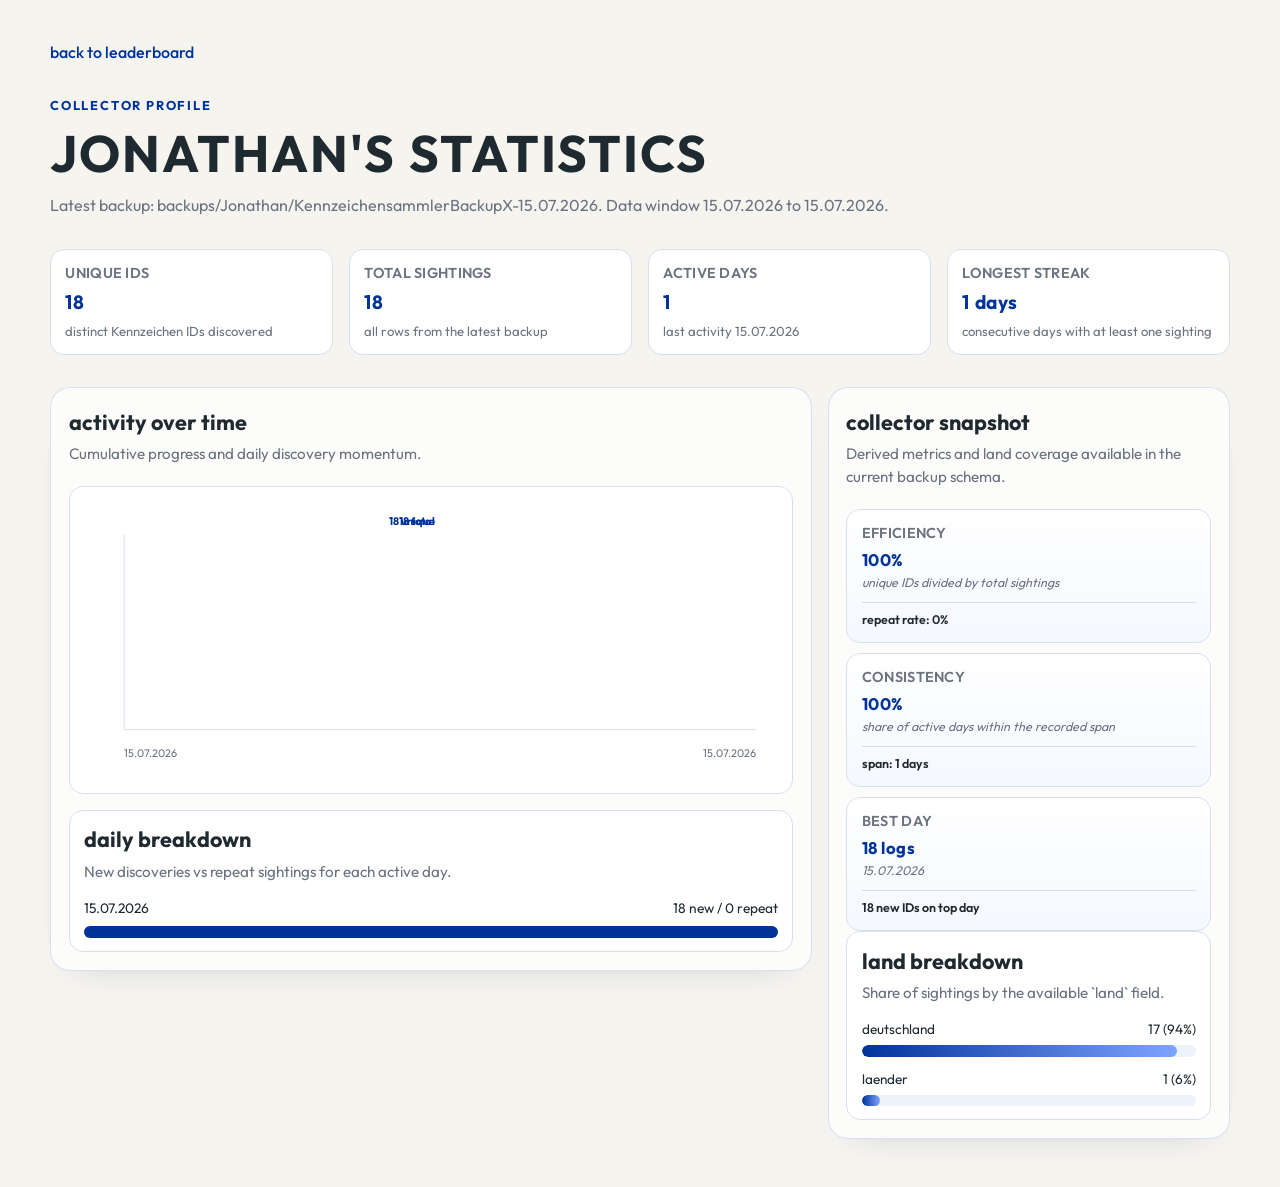
==== profiles/jonathan.html @ 5077dcf2 "Fix backup sync and folder display names" ====
<!DOCTYPE html>
<html lang="en">
<head>
    <meta charset="UTF-8">
    <meta name="viewport" content="width=device-width, initial-scale=1.0">
    <title>collector profile</title>
    <link rel="stylesheet" href="../assets/style.css">
</head>
<body data-page="profile" data-friend-id="jonathan">
    <div class="container">
        <a href="../index.html" class="back-link">back to leaderboard</a>

        <header class="profile-header">
            <p class="eyebrow">collector profile</p>
            <h1 id="profile-title">Collector statistics</h1>
            <p class="page-intro" id="profile-intro">Build-time statistics derived from the latest committed backup file.</p>
        </header>

        <div class="stats-grid" id="profile-stats"></div>

        <div class="profile-layout">
            <section class="main-panel">
                <div class="section-heading">
                    <h2>activity over time</h2>
                    <p>Cumulative progress and daily discovery momentum.</p>
                </div>
                <div class="chart-card">
                    <div class="chart-frame" id="activity-chart"></div>
                </div>
                <div class="chart-card">
                    <div class="section-heading compact-heading">
                        <h2>daily breakdown</h2>
                        <p>New discoveries vs repeat sightings for each active day.</p>
                    </div>
                    <div class="daily-breakdown" id="daily-breakdown"></div>
                </div>
            </section>

            <aside class="awards-section">
                <div class="section-heading">
                    <h2>collector snapshot</h2>
                    <p>Derived metrics and land coverage available in the current backup schema.</p>
                </div>
                <div class="awards-list" id="profile-highlights"></div>
                <div class="chart-card">
                    <div class="section-heading compact-heading">
                        <h2>land breakdown</h2>
                        <p>Share of sightings by the available `land` field.</p>
                    </div>
                    <div class="bar-list" id="land-breakdown"></div>
                </div>
            </aside>
        </div>
    </div>

    <script src="../assets/app.js"></script>
</body>
</html>
---- assets/style.css ----
@import url("https://fonts.googleapis.com/css2?family=Outfit:wght@300;400;500;600;700;800&display=swap");

@font-face {
    font-family: "FE-Schrift";
    src: url("../fonts/GL-Nummernschild-Mtl.ttf") format("truetype"),
         local("FE-Schrift"),
         local("FESchrift"),
         local("FE Font");
    font-weight: 400;
    font-style: normal;
    font-display: swap;
}

:root {
    --bg-color: #f5f4ef;
    --text-main: #1f2930;
    --text-muted: #6b7280;
    --card-bg: #ffffff;
    --accent: #003399;
    --accent-soft: #dce6ff;
    --hover-bg: #f7f9ff;
    --border: #d7dfef;
    --shadow: 0 16px 34px -28px rgba(0, 31, 95, 0.28);
    --success-soft: #dff6ea;
    --success-text: #1d6b49;
}

* {
    box-sizing: border-box;
    margin: 0;
    padding: 0;
    font-family: "Outfit", "Segoe UI", sans-serif;
}

body {
    background-color: var(--bg-color);
    color: var(--text-main);
    padding: 2.5rem 1.25rem 3rem;
    line-height: 1.5;
}

.container {
    max-width: 1180px;
    margin: 0 auto;
}

h1 {
    font-size: clamp(2.2rem, 4vw, 3.5rem);
    line-height: 1.05;
    margin-bottom: 0.75rem;
    color: var(--text-main);
    font-family: "FE-Schrift", "Outfit", sans-serif;
    letter-spacing: 0.04em;
    text-transform: uppercase;
}

h2 {
    font-size: 1.35rem;
    margin: 0;
    color: var(--text-main);
}

h3 {
    font-size: 0.9rem;
    color: var(--text-muted);
    font-weight: 600;
    letter-spacing: 0.02em;
    text-transform: uppercase;
}

a {
    text-decoration: none;
    color: inherit;
}

.page-header,
.profile-header {
    margin-bottom: 2rem;
}

.eyebrow {
    color: var(--accent);
    font-size: 0.8rem;
    font-weight: 700;
    letter-spacing: 0.14em;
    text-transform: uppercase;
    margin-bottom: 0.75rem;
    font-family: "FE-Schrift", "Outfit", sans-serif;
}

.page-intro {
    max-width: 56rem;
    color: var(--text-muted);
    font-size: 1rem;
}

.page-layout,
.profile-layout {
    display: grid;
    grid-template-columns: minmax(0, 1.8fr) minmax(280px, 0.95fr);
    gap: 1rem;
    align-items: start;
    overflow: visible;
}

.main-panel,
.awards-section {
    background: rgba(255, 255, 255, 0.72);
    border: 1px solid rgba(215, 223, 239, 0.95);
    border-radius: 20px;
    padding: 1.1rem;
    box-shadow: var(--shadow);
    backdrop-filter: blur(10px);
}

.main-panel {
    position: relative;
    z-index: 2;
}

.awards-section {
    position: relative;
    z-index: 1;
}

.section-heading {
    display: flex;
    flex-direction: column;
    gap: 0.3rem;
    margin-bottom: 1.25rem;
}

.compact-heading {
    margin-bottom: 0.9rem;
}

.section-heading p {
    color: var(--text-muted);
    font-size: 0.95rem;
}

.leaderboard-meta {
    display: inline-flex;
    gap: 0.75rem;
    flex-wrap: wrap;
    margin-bottom: 1rem;
}

.meta-chip {
    background: var(--accent-soft);
    border-radius: 999px;
    color: var(--accent);
    font-size: 0.82rem;
    font-weight: 700;
    padding: 0.4rem 0.75rem;
}

.leaderboard {
    display: flex;
    flex-direction: column;
    gap: 0.6rem;
}

.row {
    position: relative;
    background: var(--card-bg);
    border: 1px solid var(--border);
    border-radius: 14px;
    padding: 0.8rem 0.95rem;
    transition: border-color 0.2s ease, transform 0.2s ease, box-shadow 0.2s ease;
    display: flex;
    flex-direction: column;
    gap: 0.25rem;
}

.row:hover {
    background: var(--hover-bg);
    transform: translateY(-2px);
    border-color: #97b2ef;
    box-shadow: 0 16px 30px -26px rgba(0, 51, 153, 0.28);
}

.primary-info {
    display: flex;
    align-items: center;
    gap: 0.85rem;
    font-size: 0.98rem;
    font-weight: 600;
    flex-wrap: wrap;
}

.rank {
    color: var(--accent);
    min-width: 1.9rem;
    min-height: 1.9rem;
    display: inline-flex;
    align-items: center;
    justify-content: center;
    border-radius: 999px;
    background: var(--accent-soft);
    font-size: 0.85rem;
    font-family: "FE-Schrift", "Outfit", sans-serif;
    letter-spacing: 0.05em;
}

.name {
    text-transform: lowercase;
}

.score {
    margin-left: auto;
    color: var(--text-main);
    font-weight: 700;
    font-size: 0.92rem;
}

.hover-info {
    position: absolute;
    left: calc(100% + 0.75rem);
    top: 50%;
    transform: translateY(-50%) translateX(-6px);
    opacity: 0;
    pointer-events: none;
    display: grid;
    gap: 0.2rem;
    min-width: 210px;
    padding: 0.65rem 0.8rem;
    background: rgba(0, 44, 132, 0.97);
    color: #f7f4ef;
    border-radius: 12px;
    font-size: 0.8rem;
    line-height: 1.35;
    box-shadow: 0 16px 30px -24px rgba(31, 41, 48, 0.6);
    transition: opacity 0.18s ease, transform 0.18s ease;
    z-index: 2;
}

.hover-info::before {
    content: "";
    position: absolute;
    left: -6px;
    top: 50%;
    width: 12px;
    height: 12px;
    background: rgba(0, 44, 132, 0.97);
    transform: translateY(-50%) rotate(45deg);
}

.row:hover .hover-info {
    opacity: 1;
    transform: translateY(-50%) translateX(0);
}

.back-link {
    display: inline-block;
    color: var(--accent);
    margin-bottom: 2rem;
    font-weight: 500;
}

.stat-card,
.chart-card {
    background: var(--card-bg);
    padding: 0.8rem 0.9rem;
    border-radius: 14px;
    border: 1px solid var(--border);
}

.chart-card + .chart-card {
    margin-top: 1rem;
}

.stat-value {
    font-size: 1.2rem;
    font-weight: 700;
    margin-top: 0.2rem;
    color: var(--accent);
    font-family: "FE-Schrift", "Outfit", sans-serif;
    letter-spacing: 0.03em;
}

.stat-context {
    margin-top: 0.35rem;
    color: var(--text-muted);
    font-size: 0.82rem;
}

.stats-grid {
    display: grid;
    grid-template-columns: repeat(auto-fit, minmax(200px, 1fr));
    gap: 1rem;
    margin-bottom: 2rem;
}

.chart-frame {
    min-height: 280px;
}

.svg-chart {
    width: 100%;
    height: 280px;
    display: block;
}

.chart-axis {
    stroke: var(--border);
    stroke-width: 1;
}

.chart-line {
    fill: none;
    stroke: var(--accent);
    stroke-width: 3;
    stroke-linecap: round;
    stroke-linejoin: round;
}

.chart-line-secondary {
    fill: none;
    stroke: #8cb0ff;
    stroke-width: 2.5;
    stroke-dasharray: 6 5;
    stroke-linecap: round;
    stroke-linejoin: round;
}

.chart-fill {
    fill: rgba(0, 51, 153, 0.08);
}

.chart-label {
    fill: var(--text-muted);
    font-size: 12px;
}

.chart-value {
    fill: var(--accent);
    font-size: 12px;
    font-weight: 700;
}

.daily-breakdown {
    display: grid;
    gap: 0.65rem;
}

.daily-row {
    display: grid;
    gap: 0.45rem;
}

.daily-row-header {
    display: flex;
    justify-content: space-between;
    gap: 0.5rem;
    align-items: baseline;
    font-size: 0.86rem;
}

.daily-bar {
    display: flex;
    height: 0.8rem;
    border-radius: 999px;
    overflow: hidden;
    background: #eef2fa;
}

.daily-bar-new {
    background: var(--accent);
}

.daily-bar-repeat {
    background: #a8bceb;
}

.daily-bar-empty {
    background: transparent;
}

.bar-list {
    display: grid;
    gap: 0.75rem;
}

.bar-item {
    display: grid;
    gap: 0.35rem;
}

.bar-item-header {
    display: flex;
    justify-content: space-between;
    gap: 0.75rem;
    font-size: 0.85rem;
    color: var(--text-main);
}

.bar-track {
    height: 0.72rem;
    border-radius: 999px;
    background: #eef2fa;
    overflow: hidden;
}

.bar-fill {
    height: 100%;
    border-radius: inherit;
    background: linear-gradient(90deg, #003399, #7ea4ff);
}

.awards-list {
    display: grid;
    gap: 0.6rem;
}

.award-card {
    background: linear-gradient(180deg, #ffffff, #f5f8ff);
    border-color: #d7dfef;
}

.award-context {
    font-size: 0.78rem;
    color: var(--text-muted);
    margin-top: 0.1rem;
    font-style: italic;
}

.award-winner {
    font-size: 0.78rem;
    font-weight: 600;
    color: var(--text-main);
    margin-top: 0.55rem;
    padding-top: 0.5rem;
    border-top: 1px solid var(--border);
}

.highlight-card .stat-value {
    font-size: 1.05rem;
}

.empty-state {
    background: var(--card-bg);
    border: 1px dashed var(--border);
    border-radius: 14px;
    color: var(--text-muted);
    padding: 1rem;
    text-align: center;
}

@media (max-width: 900px) {
    .page-layout,
    .profile-layout {
        grid-template-columns: 1fr;
    }

    .hover-info {
        left: auto;
        right: 0.75rem;
        top: calc(100% + 0.45rem);
        transform: translateY(-4px);
    }

    .hover-info::before {
        left: auto;
        right: 16px;
        top: -6px;
        transform: rotate(45deg);
    }

    .row:hover .hover-info {
        transform: translateY(0);
    }
}

@media (max-width: 640px) {
    body {
        padding: 1.25rem 0.85rem 2rem;
    }

    .main-panel,
    .awards-section {
        padding: 1rem;
        border-radius: 18px;
    }

    .primary-info {
        align-items: flex-start;
    }

    .score {
        margin-left: 0;
        width: 100%;
    }

    .hover-info {
        position: static;
        transform: none;
        opacity: 1;
        pointer-events: auto;
        min-width: 0;
        margin-top: 0.35rem;
        background: var(--hover-bg);
        color: var(--text-muted);
        box-shadow: none;
        border: 1px solid var(--border);
    }

    .hover-info::before {
        display: none;
    }

    .row:hover .hover-info {
        transform: none;
    }

    .daily-row-header,
    .bar-item-header {
        flex-direction: column;
        align-items: flex-start;
    }
}
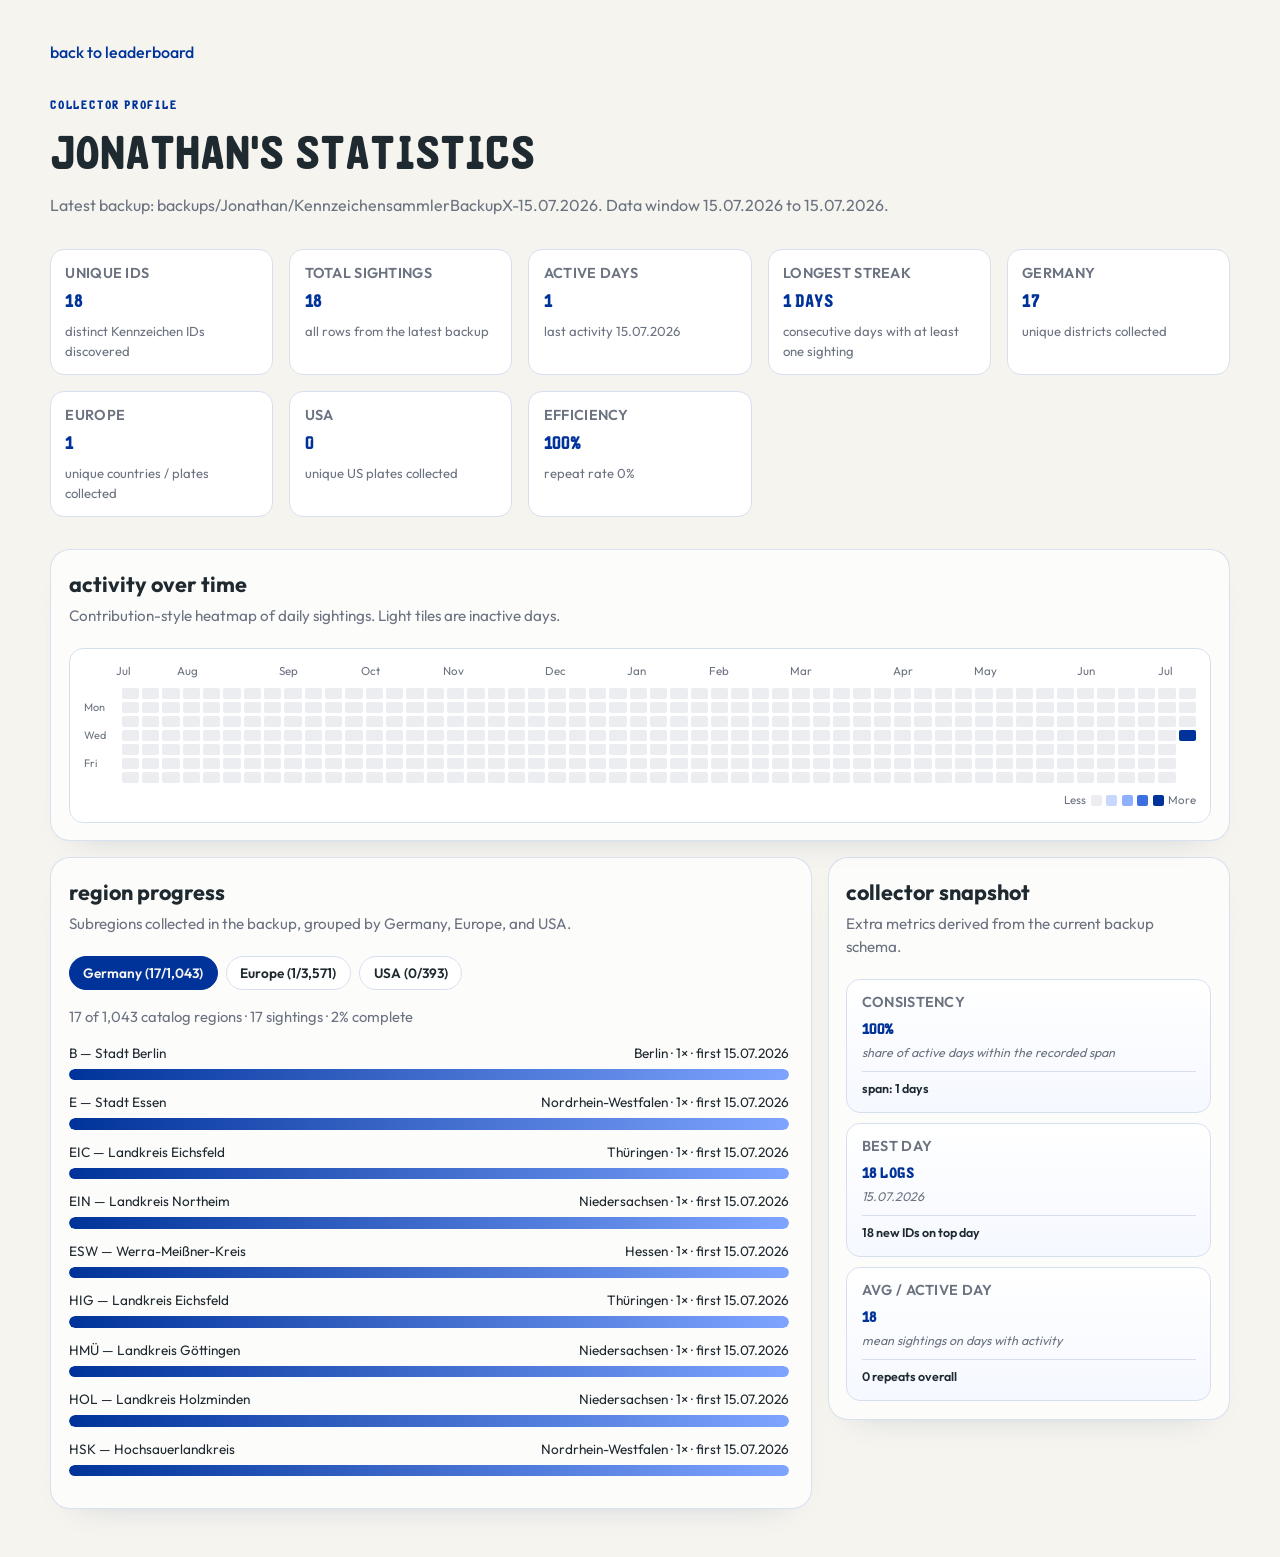
==== commit c3d964a4: "Map kennids to region names and refresh local scoreboard UI" ====
--- a/profiles/jonathan.html
+++ b/profiles/jonathan.html
@@ -18,37 +18,32 @@
 
         <div class="stats-grid" id="profile-stats"></div>
 
+        <section class="main-panel profile-wide-panel">
+            <div class="section-heading">
+                <h2>activity over time</h2>
+                <p>Contribution-style heatmap of daily sightings. Light tiles are inactive days.</p>
+            </div>
+            <div class="chart-card heatmap-card">
+                <div class="chart-frame heatmap-frame" id="activity-chart"></div>
+            </div>
+        </section>
+
         <div class="profile-layout">
             <section class="main-panel">
                 <div class="section-heading">
-                    <h2>activity over time</h2>
-                    <p>Cumulative progress and daily discovery momentum.</p>
+                    <h2>region progress</h2>
+                    <p>Subregions collected in the backup, grouped by Germany, Europe, and USA.</p>
                 </div>
-                <div class="chart-card">
-                    <div class="chart-frame" id="activity-chart"></div>
-                </div>
-                <div class="chart-card">
-                    <div class="section-heading compact-heading">
-                        <h2>daily breakdown</h2>
-                        <p>New discoveries vs repeat sightings for each active day.</p>
-                    </div>
-                    <div class="daily-breakdown" id="daily-breakdown"></div>
-                </div>
+                <div class="region-tabs" id="region-tabs" role="tablist" aria-label="Region categories"></div>
+                <div class="region-panel" id="region-panel"></div>
             </section>
 
             <aside class="awards-section">
                 <div class="section-heading">
                     <h2>collector snapshot</h2>
-                    <p>Derived metrics and land coverage available in the current backup schema.</p>
+                    <p>Extra metrics derived from the current backup schema.</p>
                 </div>
                 <div class="awards-list" id="profile-highlights"></div>
-                <div class="chart-card">
-                    <div class="section-heading compact-heading">
-                        <h2>land breakdown</h2>
-                        <p>Share of sightings by the available `land` field.</p>
-                    </div>
-                    <div class="bar-list" id="land-breakdown"></div>
-                </div>
             </aside>
         </div>
     </div>
--- a/assets/style.css
+++ b/assets/style.css
@@ -2,10 +2,7 @@
 
 @font-face {
     font-family: "FE-Schrift";
-    src: url("../fonts/GL-Nummernschild-Mtl.ttf") format("truetype"),
-         local("FE-Schrift"),
-         local("FESchrift"),
-         local("FE Font");
+    src: url("fonts/GL-Nummernschild-Mtl.ttf") format("truetype");
     font-weight: 400;
     font-style: normal;
     font-display: swap;
@@ -293,88 +290,139 @@
 }
 
 .chart-frame {
-    min-height: 280px;
-}
-
-.svg-chart {
+    min-height: 180px;
+}
+
+.profile-wide-panel {
+    margin-bottom: 1rem;
+}
+
+.heatmap-card {
+    overflow-x: auto;
+}
+
+.heatmap-frame {
+    min-height: 0;
+}
+
+.heatmap {
+    display: grid;
+    gap: 0.55rem;
+    min-width: 720px;
+}
+
+.heatmap-months {
+    display: grid;
+    gap: 0.2rem;
+    margin-left: 2rem;
+    color: var(--text-muted);
+    font-size: 0.72rem;
+}
+
+.heatmap-month {
+    white-space: nowrap;
+}
+
+.heatmap-body {
+    display: grid;
+    grid-template-columns: 2rem 1fr;
+    gap: 0.35rem;
+    align-items: stretch;
+}
+
+.heatmap-weekdays {
+    display: grid;
+    grid-template-rows: repeat(7, 11px);
+    gap: 3px;
+    color: var(--text-muted);
+    font-size: 0.68rem;
+    align-items: center;
+}
+
+.heatmap-grid {
+    display: grid;
+    gap: 3px;
+}
+
+.heatmap-week {
+    display: grid;
+    grid-template-rows: repeat(7, 11px);
+    gap: 3px;
+}
+
+.heatmap-day {
     width: 100%;
-    height: 280px;
-    display: block;
-}
-
-.chart-axis {
-    stroke: var(--border);
-    stroke-width: 1;
-}
-
-.chart-line {
-    fill: none;
-    stroke: var(--accent);
-    stroke-width: 3;
-    stroke-linecap: round;
-    stroke-linejoin: round;
-}
-
-.chart-line-secondary {
-    fill: none;
-    stroke: #8cb0ff;
-    stroke-width: 2.5;
-    stroke-dasharray: 6 5;
-    stroke-linecap: round;
-    stroke-linejoin: round;
-}
-
-.chart-fill {
-    fill: rgba(0, 51, 153, 0.08);
-}
-
-.chart-label {
-    fill: var(--text-muted);
-    font-size: 12px;
-}
-
-.chart-value {
-    fill: var(--accent);
-    font-size: 12px;
-    font-weight: 700;
-}
-
-.daily-breakdown {
-    display: grid;
-    gap: 0.65rem;
-}
-
-.daily-row {
-    display: grid;
-    gap: 0.45rem;
-}
-
-.daily-row-header {
+    min-width: 11px;
+    height: 11px;
+    border-radius: 2px;
+    background: #ebedf0;
+}
+
+.heatmap-day[data-level="1"] { background: #c7d7ff; }
+.heatmap-day[data-level="2"] { background: #8eb0ff; }
+.heatmap-day[data-level="3"] { background: #3d6fe0; }
+.heatmap-day[data-level="4"] { background: #003399; }
+.heatmap-day.is-empty { background: transparent; }
+
+.heatmap-legend {
+    display: inline-flex;
+    align-items: center;
+    gap: 0.28rem;
+    justify-content: flex-end;
+    color: var(--text-muted);
+    font-size: 0.72rem;
+}
+
+.heatmap-legend .heatmap-day {
+    width: 11px;
+    min-width: 11px;
+}
+
+.region-tabs {
     display: flex;
-    justify-content: space-between;
+    flex-wrap: wrap;
     gap: 0.5rem;
-    align-items: baseline;
-    font-size: 0.86rem;
-}
-
-.daily-bar {
-    display: flex;
-    height: 0.8rem;
+    margin-bottom: 1rem;
+}
+
+.region-tab {
+    appearance: none;
+    border: 1px solid var(--border);
+    background: #fff;
+    color: var(--text-main);
     border-radius: 999px;
-    overflow: hidden;
-    background: #eef2fa;
-}
-
-.daily-bar-new {
+    padding: 0.45rem 0.85rem;
+    font-size: 0.85rem;
+    font-weight: 600;
+    cursor: pointer;
+    transition: border-color 0.15s ease, background 0.15s ease, color 0.15s ease;
+}
+
+.region-tab.is-active,
+.region-tab[aria-selected="true"] {
     background: var(--accent);
-}
-
-.daily-bar-repeat {
-    background: #a8bceb;
-}
-
-.daily-bar-empty {
-    background: transparent;
+    border-color: var(--accent);
+    color: #f7f4ef;
+}
+
+.region-summary {
+    margin-bottom: 0.9rem;
+    color: var(--text-muted);
+    font-size: 0.92rem;
+}
+
+.region-bar-list {
+    max-height: 28rem;
+    overflow: auto;
+    padding-right: 0.25rem;
+}
+
+.bar-item.is-missing .region-code {
+    color: var(--text-muted);
+}
+
+.bar-item.is-missing .bar-track {
+    background: #f1f3f7;
 }
 
 .bar-list {
@@ -513,9 +561,12 @@
         transform: none;
     }
 
-    .daily-row-header,
     .bar-item-header {
         flex-direction: column;
         align-items: flex-start;
     }
-}
+
+    .heatmap {
+        min-width: 560px;
+    }
+}
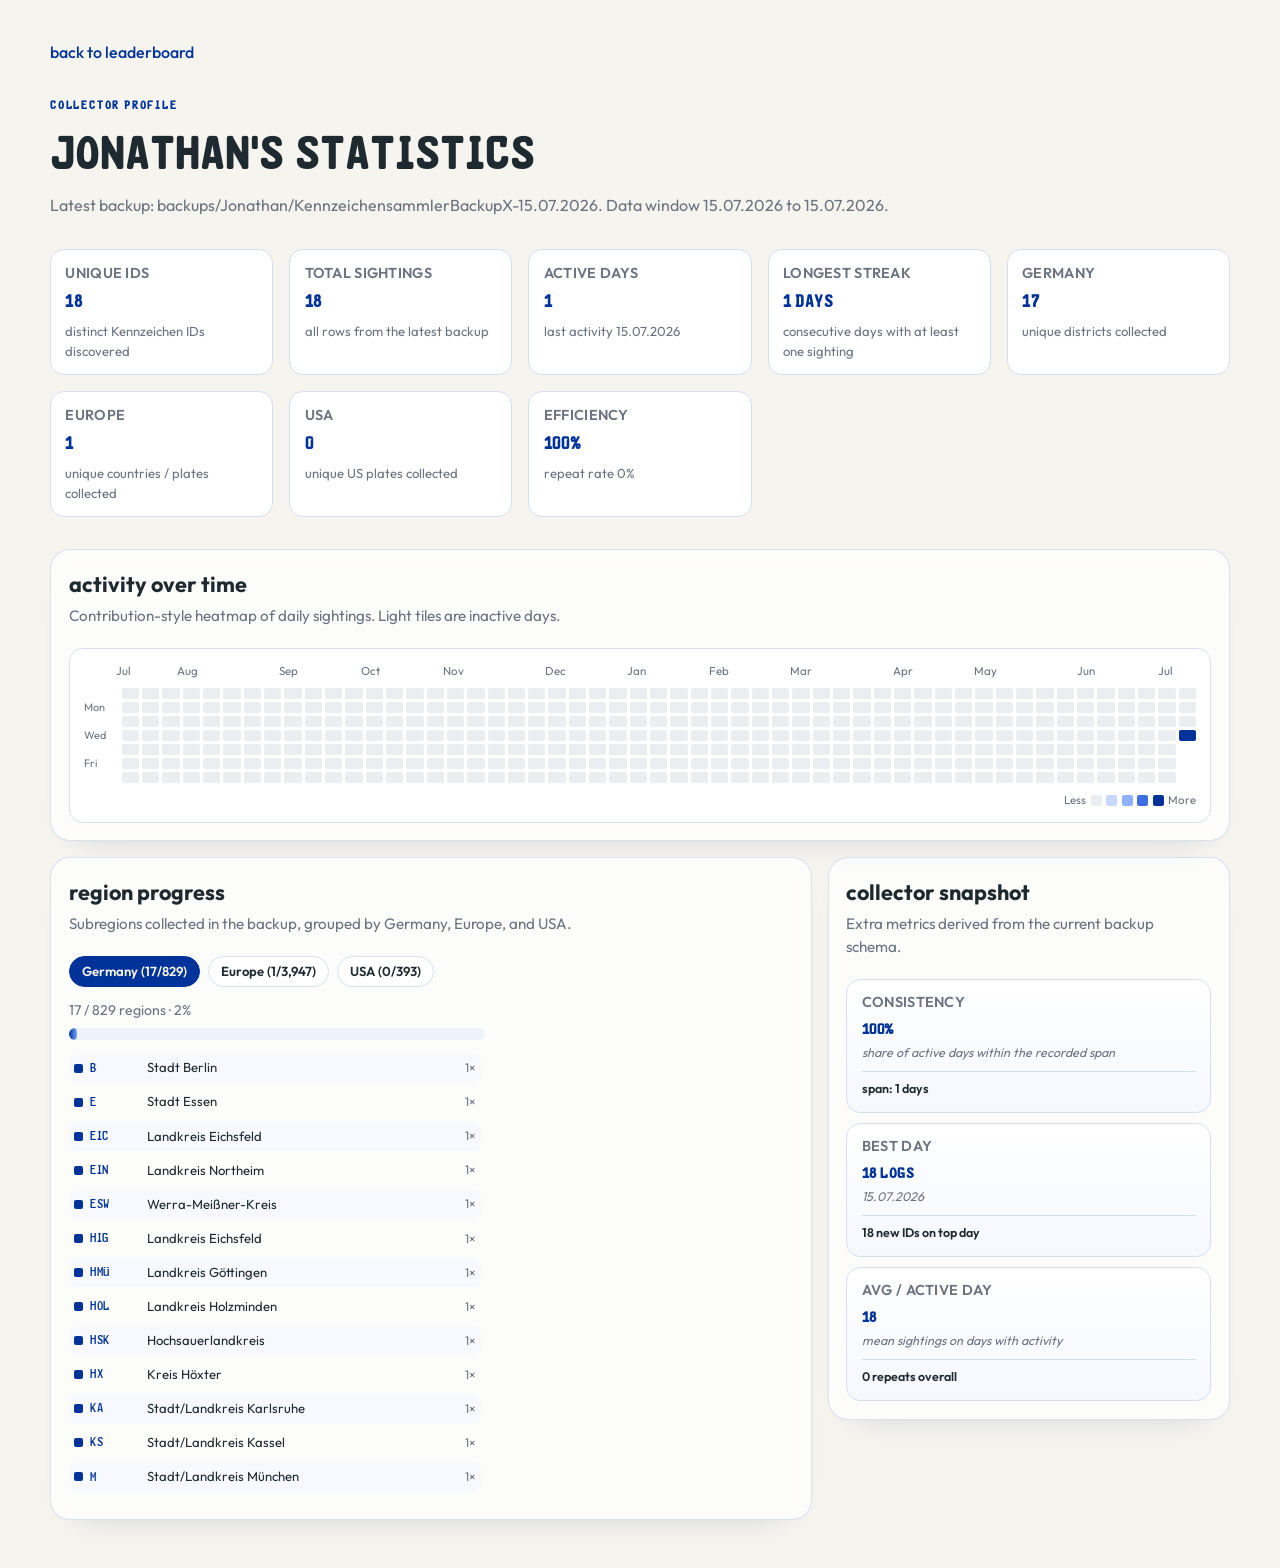
==== commit e2c0546d: "Rename friends to collectors in data paths and APIs. Keeps site vocabulary consistent with the UI an" ====
--- a/profiles/jonathan.html
+++ b/profiles/jonathan.html
@@ -6,7 +6,7 @@
     <title>collector profile</title>
     <link rel="stylesheet" href="../assets/style.css">
 </head>
-<body data-page="profile" data-friend-id="jonathan">
+<body data-page="profile" data-collector-id="jonathan">
     <div class="container">
         <a href="../index.html" class="back-link">back to leaderboard</a>
 
--- a/assets/style.css
+++ b/assets/style.css
@@ -382,7 +382,7 @@
     display: flex;
     flex-wrap: wrap;
     gap: 0.5rem;
-    margin-bottom: 1rem;
+    margin-bottom: 0.85rem;
 }
 
 .region-tab {
@@ -391,8 +391,8 @@
     background: #fff;
     color: var(--text-main);
     border-radius: 999px;
-    padding: 0.45rem 0.85rem;
-    font-size: 0.85rem;
+    padding: 0.4rem 0.75rem;
+    font-size: 0.82rem;
     font-weight: 600;
     cursor: pointer;
     transition: border-color 0.15s ease, background 0.15s ease, color 0.15s ease;
@@ -405,24 +405,79 @@
     color: #f7f4ef;
 }
 
+.region-panel {
+    max-width: 26rem;
+}
+
 .region-summary {
-    margin-bottom: 0.9rem;
-    color: var(--text-muted);
-    font-size: 0.92rem;
-}
-
-.region-bar-list {
+    margin-bottom: 0.45rem;
+    color: var(--text-muted);
+    font-size: 0.88rem;
+}
+
+.region-overall {
+    margin-bottom: 0.85rem;
+}
+
+.region-overall-track {
+    height: 0.55rem;
+}
+
+.region-compact-list {
+    display: grid;
+    gap: 0.28rem;
     max-height: 28rem;
     overflow: auto;
-    padding-right: 0.25rem;
-}
-
-.bar-item.is-missing .region-code {
-    color: var(--text-muted);
-}
-
-.bar-item.is-missing .bar-track {
-    background: #f1f3f7;
+    padding-right: 0.2rem;
+}
+
+.region-compact-row {
+    display: grid;
+    grid-template-columns: 0.55rem 3.1rem minmax(0, 1fr) auto;
+    gap: 0.45rem;
+    align-items: center;
+    padding: 0.28rem 0.35rem;
+    border-radius: 8px;
+}
+
+.region-compact-row:nth-child(odd) {
+    background: #f7f9ff;
+}
+
+.region-marker {
+    width: 0.55rem;
+    height: 0.55rem;
+    border-radius: 2px;
+    background: var(--accent);
+}
+
+.region-compact-row.is-missing .region-marker {
+    background: #d7dfef;
+}
+
+.region-code {
+    font-family: "FE-Schrift", "Outfit", sans-serif;
+    letter-spacing: 0.04em;
+    color: var(--accent);
+    font-size: 0.86rem;
+}
+
+.region-name {
+    color: var(--text-main);
+    font-size: 0.82rem;
+    white-space: nowrap;
+    overflow: hidden;
+    text-overflow: ellipsis;
+}
+
+.region-meta {
+    color: var(--text-muted);
+    font-size: 0.75rem;
+}
+
+.region-compact-row.is-missing .region-code,
+.region-compact-row.is-missing .region-name {
+    color: var(--text-muted);
 }
 
 .bar-list {
